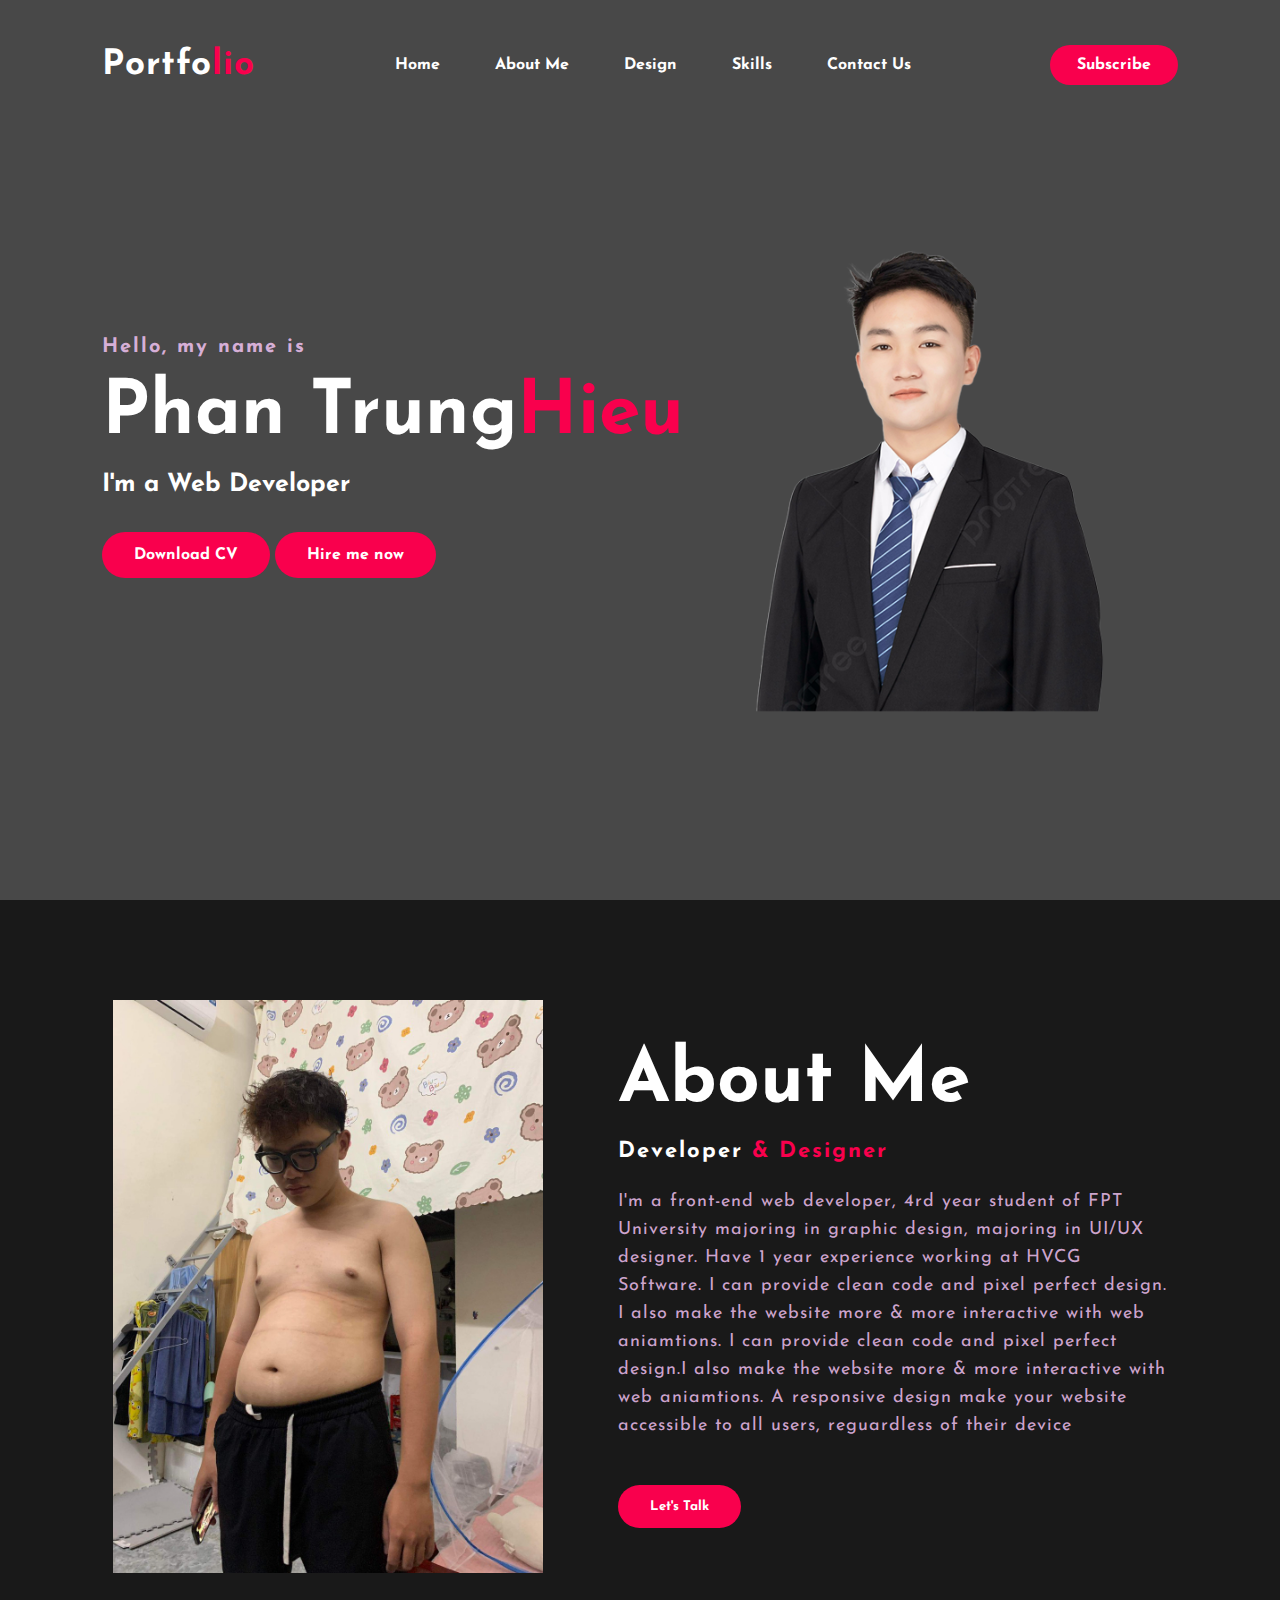
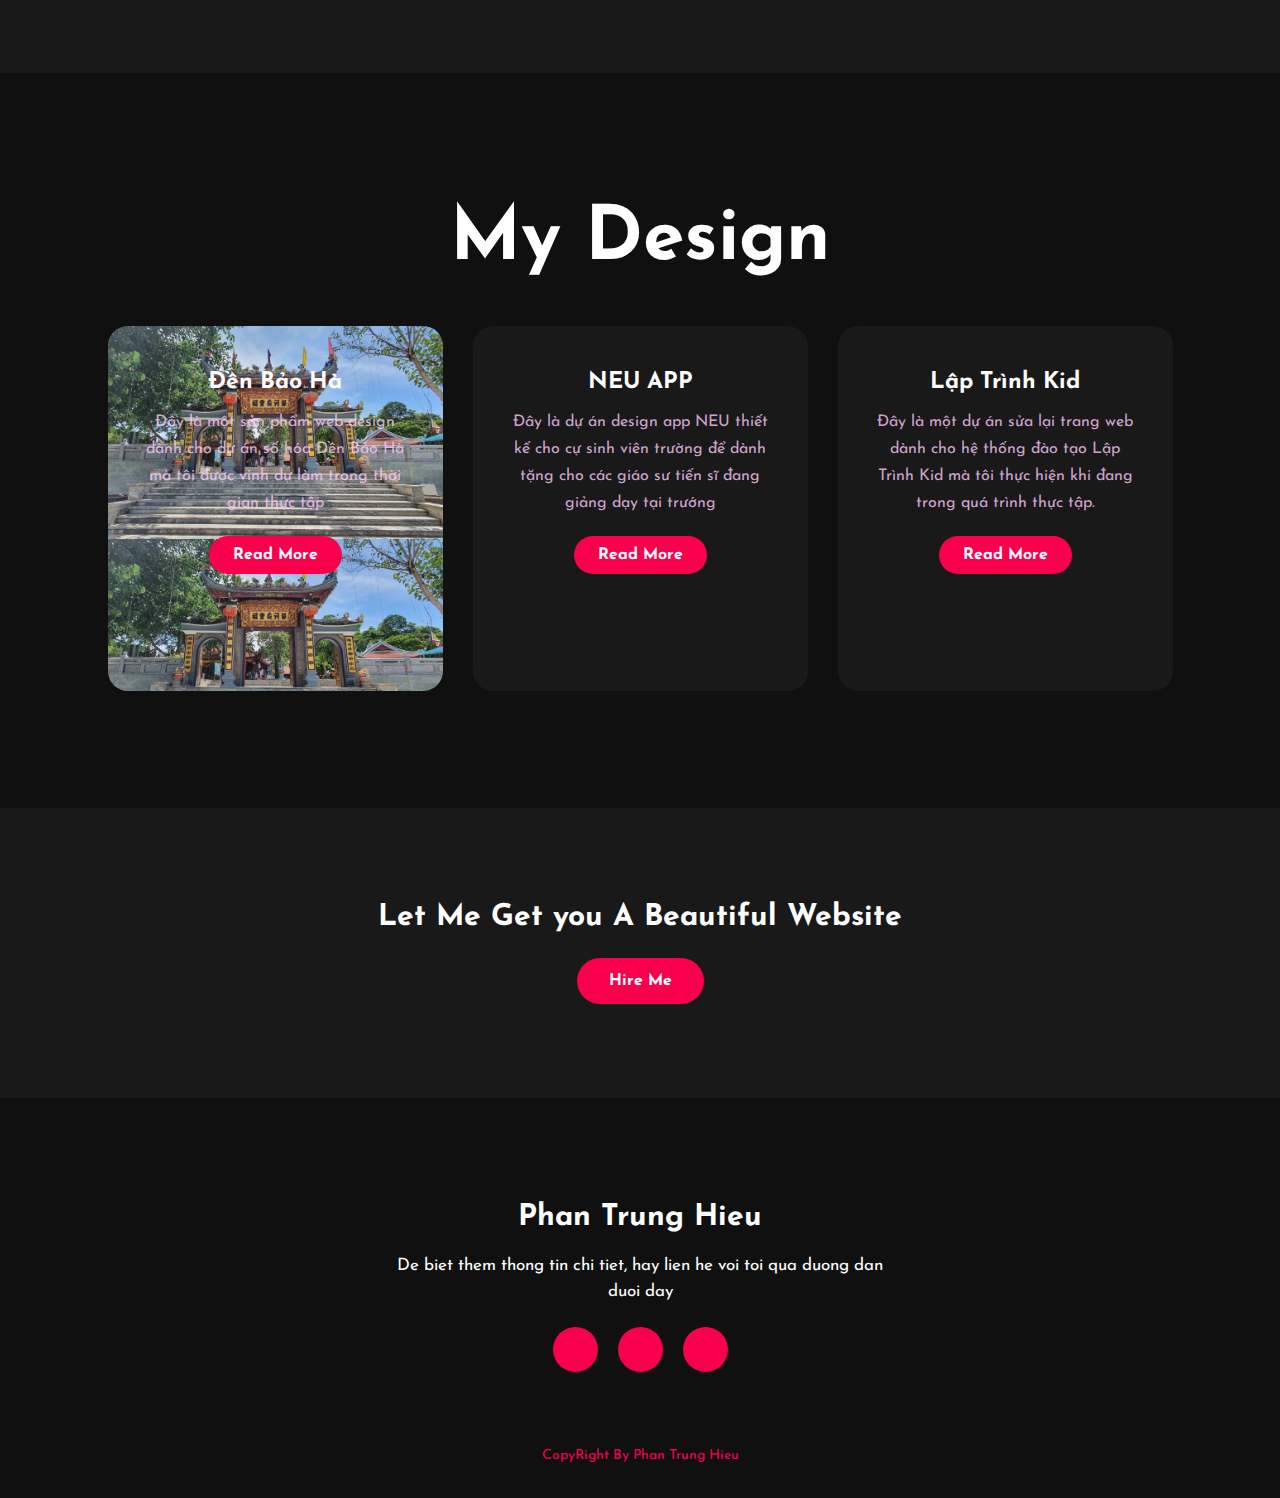
==== Final.html @ 023ebd4f "update" ====
<!DOCTYPE html>
<html>
    <head>
        <title> Portfolio Website</title>
        <link rel="stylesheet" type="text/css" href="Final.css">
        <link rel="preconnect" href="https://fonts.gstatic.com">
        <link href="https://fonts.googleapis.com/css2?family=Josefin+Sans:ital,wght@0,100;0,200;0,300;0,400;0,500;0,600;0,700;1,100;1,200;1,300;1,400;1,500;1,600;1,700&display=swap" rel="stylesheet">
        <link rel="stylesheet" href="https://cdnjs.cloudflare.com/ajax/libs/font-awesome/6.5.1/css/all.min.css" integrity="sha512-DTOQO9RWCH3ppGqcWaEA1BIZOC6xxalwEsw9c2QQeAIftl+Vegovlnee1c9QX4TctnWMn13TZye+giMm8e2LwA==" crossorigin="anonymous" referrerpolicy="no-referrer" />
    </head>
    <body>
        <!-- Hero section-->
        <div id="home" class="hero">
            <nav>
                <h2 class="logo">Portfo<span>lio</span></h2>
                <ul>
                    <li><a href="#home">Home</a></li>
                    <li><a href="#about">About Me</a></li>
                    <li><a href="#service">Design</a></li>
                    <li><a href="#skills">Skills</a></li>
                    <li><a href="#contact-us">Contact Us</a></li>
                </ul>
                <a href="#" class="btn">Subscribe</a>
            </nav>
        </div>
        <div class="container">
            <div class="content">
                <h4>Hello, my name is</h4>
                <h1>Phan Trung<span>Hieu</span></h1>
                <h3>I'm a Web Developer</h3>
                <div class="main-btn">
                    <a href="#" class="btn1">Download CV</a>
                    <a href="#" class="btn1">Hire me now</a>
                </div>
            </div> 
        </div>
        <!---About us ne```````-->
        <section id="about" class="About">
            <div class="main">
                <img src="main.jpg">
                <div class="about-text">
                    <h2>About Me</h2>
                    <h5>Developer<span> & Designer</span></h5>
                    <p>I'm a front-end web developer, 4rd year student of FPT University majoring in graphic design, majoring in UI/UX designer. Have 1 year experience working at HVCG Software. I can provide clean code and pixel perfect design. I also make the website more & more interactive with web aniamtions. I can provide clean code and pixel perfect design.I also make the website more & more interactive with web aniamtions. A responsive design make your website accessible to all users, reguardless of their device</p>
                    <button type="button">Let's Talk</button>
                </div>
            </div>
        </section>
        <!----Service ne`-->
        <section id="service">
            <div class="Service">
                <div class="title">
                    <h2>My Design</h2>
                    </div>
                    <div class="box">
                        <div class="card">
                            <i class="fa-solid fa-vihara"></i>
                            <h5>Đền Bảo Hà</h5>
                         <div class="pra">
                             <p>Đây là một sản phẩm web design dành cho dự án số hóa Đền Bảo Hà mà tôi được vinh dự làm trong thời gian thực tập</p>
                            <p>
                            <p style="text-align: center;">
                            <a class="button" href="https://www.figma.com/file/BCO15A2kV9PWGIr47T3Jkn/%C4%90%E1%BB%81n-%C3%B4ng-ho%C3%A0ng-b%E1%BA%A3y-fl?type=design&node-id=0%3A1&mode=design&t=lvIyfaIEVZWxGmYh-1">Read More</a>
                         </p>
                        </div>
                        </div>
                        <div class="card1">
                            <i class="fa-solid fa-school"></i>
                        <h5>NEU APP</h5>
                        <div class="pra">
                            <p>Đây là dự án design app NEU thiết kế cho cự sinh viên trường để dành tặng cho các giáo sư tiến sĩ đang giảng dạy tại trướng</p>
                            <p>
                                <p style="text-align: center;">
                                <a class="button" href="https://www.figma.com/file/nWvP8Q3YBb6MMmuUIo1LhZ/NEU-M%E1%BB%9AI?type=design&node-id=0%3A1&mode=design&t=oAvp7iXOULRE17pD-1">Read More</a>
                            </p>
                        </div>
                    </div>
    
                    <div class="card2">
                        <i class="fa-solid fa-graduation-cap"></i>
                        <h5>Lập Trình Kid</h5>
                        <div class="pra">
                            <p>Đây là một dự án sửa lại trang web dành cho hệ thống đào tạo Lập Trình Kid mà tôi thực hiện khi đang trong quá trình thực tập.</p>
                            <p>
                                <p style="text-align: center;">
                                <a class="button" href="https://www.figma.com/file/DkRSN03hQrIGQOf6Drek51/L%E1%BA%ADp-tr%C3%ACnh-KID?type=design&node-id=0%3A1&mode=design&t=WJgpo2BUewOH0txu-1">Read More</a>
                            </p>
                        </div>
                    </div> 
                </div>
            </div>
        </section>
    <!--contact ne```````-->
    <section id="contact-us">
        <div class="contact-me">
            <p>Let Me Get you A Beautiful Website</p>
            <a class="button-two" href="#">Hire Me</a>
            </div>
    </section>
    <!--footer ne1-->
    <footer>
        <p>Phan Trung Hieu</p>
        <p>De biet them thong tin chi tiet, hay lien he voi toi qua duong dan duoi day</p>
        <div class="social">
            <a href="https://www.facebook.com/pthieu1909"><i class="fab fa-facebook-f"></i></a>
            <a href="https://www.instagram.com/pthieuuu/"><i class="fa-brands fa-square-instagram"></i></a>
            <a href="https://www.behance.net/hiuphan23"><i class="fa-brands fa-behance"></i></a>
         </div>
        <p class="end">CopyRight By Phan Trung Hieu</p>
    </footer>
    </body>
</html>
---- Final.css ----
*{
    padding: 0;
    margin: 0;
    font-family: 'Josefin Sans', sans-serif;
    box-sizing: border-box;
}
.hero{
    height: 100vh;
    width: 100%;
    background-image: url(Artboard\ 1.png);
    background-size: cover;
    background-position: center;
}
nav{
    display: flex;
    align-items: center;
    justify-content: space-between;
    padding-top: 45px;
    padding-left: 8%;
    padding-right: 8%;
}
.logo{
    color: white;
    font-size: 35px;
    letter-spacing: 1px;
    cursor: pointer;
}
span{
    color: #f9004d;
}
nav ul li{
    list-style-type: none;
    display: inline-block;
    padding: 10px 25px;
}
nav ul li a{
    color: white;
    text-decoration: none;
    font-weight: bold;
    text-transform: capitalize;
}
nav ul li a:hover{
    color: #f9004d;
    transition: .4s;
}
.btn{
    background-color: #f9004d;
    color: white;
    text-decoration: none;
    border: 2px solid transparent;
    font-weight: bold;
    padding: 10px 25px;
    border-radius: 30px;
    transition: transform .4s;
}
.btn:hover{
    transform: scale(1.2);
}
.container{
    display: flex;
}
.content{
    position: absolute;
    top: 50%;
    left: 8%;
    transform: translateY(-50%);
}
h1{
    color: white;
    margin: 20px 0px 20px;
    font-size: 75px;
}
h3{
    color: white;
    font-size: 25px;
    margin-bottom: 50px;
}
h4{
    color: #fcfc;
    letter-spacing: 2px;
    font-size: 20px;
}
.newslatter form{
    width: 300px;
    max-width: 100%;
    position: relative;
}
.newslatter form input:first-child{
    display: inline-block;
    width: 100%;
    padding: 14px 130px 14px 15px;
    border: 2px solid #f9004d;
    outline: none;
    border-radius: 30px;
}
.newslatter form input:last-child{
    position: absolute;
    display: inline-block;
    outline: none;
    border: none;
    padding: 10px 30px;
    border-radius: 30px;
    background-color: #f9004d;
    color: white;
    box-shadow: 0px 0px 5px #000, 0px 0px 15px #858585;
    top: 6px;
    right: 6px;
}
.About{
    width: 100%;
    padding: 100px 0px;
    background-color: #191919;
}
.About img{
    height: auto;
    width: 430px;
}
.about-text{
    width: 550px;
}
.main{
    width: 1130px;
    max-width: 95%;
    margin: 0 auto;
    display: flex;
    align-items: center;
    justify-content: space-around;
}
.about-text h2{
    color: white;
    font-size: 75px;
    text-transform: capitalize;
    margin-bottom: 20px;
}
.about-text h5{
    color: white;
    letter-spacing: 2px;
    font-size: 22px;
    margin-bottom: 25px;
    text-transform: capitalize;
}
.about-text p{
    color: #fcfc;
    letter-spacing: 1px;
    line-height: 28px;
    font-size: 18px;
    margin-bottom: 45px;
}
button{
    background-color: #f9004d;
    color: white;
    text-decoration: none;
    border: 2px solid transparent;
    font-weight: bold;
    padding: 13px 30px;
    border-radius: 30px;
    transition: .4s;
}
button:hover{
    background-color: transparent;
    border: 2px solid #f9004d;
    cursor: pointer;
}
.Service{
    background: #101010;
    width: 100%;
    padding: 100px 0px;
}
.title h2{
    color: white;
    font-size: 75px;
    width: 1130px;
    margin: 30px auto;
    text-align: center;
}
.box{
    display: flex;
    justify-content: center;
    align-items: center;
    min-height: 400px;
}
.card{
    height: 365px;
    width: 335px;
    padding: 20px 35px;
    background: #191919;
    border-radius: 20px;
    margin: 15px;
    position: relative;
    overflow: hidden;
    text-align: center;
    background-image: url(den-bao-ha-2312-31082022-cpv\ \(2\).jpg);
    background-size: contain;
}
.card1{
    height: 365px;
    width: 335px;
    padding: 20px 35px;
    background: #191919;
    border-radius: 20px;
    margin: 15px;
    position: relative;
    overflow: hidden;
    text-align: center;
    background-image: url();
}
.card2{
    height: 365px;
    width: 335px;
    padding: 20px 35px;
    background: #191919;
    border-radius: 20px;
    margin: 15px;
    position: relative;
    overflow: hidden;
    text-align: center;
    background-image: url();
}
.card i{
    font-size: 50px;
    display: block;
    text-align: center;
    margin: 25px 0px;
    color: #f9004d;
}
.card1 i{
    font-size: 50px;
    display: block;
    text-align: center;
    margin: 25px 0px;
    color: #f9004d;
}
.card2 i{
    font-size: 50px;
    display: block;
    text-align: center;
    margin: 25px 0px;
    color: #f9004d;
}
h5{
    color: white;
    font-size: 23px;
    margin-bottom: 15px;
}
.pra p{
    color: #fcfc;
    font-size: 16px;
    line-height: 27px;
    margin-bottom: 25px;
}

.card .button{
    background-color: #f9004d;
    color: white;
    text-decoration: none;
    border: 2px solid transparent;
    font-weight: bold;
    padding: 9px 22px;
    border-radius: 30px;
    transition: .4s;
}
.card1 .button{
    background-color: #f9004d;
    color: white;
    text-decoration: none;
    border: 2px solid transparent;
    font-weight: bold;
    padding: 9px 22px;
    border-radius: 30px;
    transition: .4s;
}
.card2 .button{
    background-color: #f9004d;
    color: white;
    text-decoration: none;
    border: 2px solid transparent;
    font-weight: bold;
    padding: 9px 22px;
    border-radius: 30px;
    transition: .4s;
}
.card .button:hover{
    background-color: transparent;
    border: 2px solid #f9004d;
    cursor: pointer;
}
.card1 .button:hover{
    background-color: transparent;
    border: 2px solid #f9004d;
    cursor: pointer;
}
.card2 .button:hover{
    background-color: transparent;
    border: 2px solid #f9004d;
    cursor: pointer;
}
.contact-me{
    width: 100%;
    height: 290px;
    background: #191919;
    display: flex;
    align-items: center;
    flex-direction: column;
    justify-content: center;
}
.contact-me p{
    color: white;
    font-size: 30px;
    font-weight: bold;
    margin-bottom: 25px;
}
.contact-me .button-two{
    background-color: #f9004d;
    color: white;
    text-decoration: none;
    border: 2px solid transparent;
    font-weight: bold;
    padding: 13px 30px;
    border-radius: 30px;
    transition: .4s;
}
.contact-me .button-two:hover{
    background-color: transparent;
    border: 2px solid #f9004d;
    cursor: pointer;
}
footer{
    position: relative;
    width: 100%;
    height: 400px;
    background: #101010;
    display: flex;
    flex-direction: column;
    align-items: center;
    justify-content: center;
}
footer p:nth-child(1){
    font-size: 30px;
    color: white;
    margin-bottom: 20px;
    font-weight: bold;
}
footer p:nth-child(2){
    color: white;
    font-size: 17px;
    width: 500px;
    text-align: center;
    line-height: 26px;
}
.social{
    display: flex;
}
.social a{
    width: 45px;
    height: 45px;
    display: flex;
    align-items: center;
    justify-content: center;
    background: #f9004d;
    border-radius: 50%;
    margin: 22px 10px;
    color: white;
    text-decoration: none;
    font-size: 20px;
}
.social a:hover{
    transform: scale(1.3);
    transition: .3s;
}
.end{
    position: absolute;
    color: #f9004d;
    bottom: 35px;
    font-size: 14px;
}
html{
    scroll-behavior: smooth;
}
.btn1{
    background-color: #f9004d;
    color: white;
    text-decoration: none;
    border: 2px solid transparent;
    font-weight: bold;
    padding: 13px 30px;
    border-radius: 30px;
    transition: .4s;
}
.btn1:hover{
    background-color: transparent;
    border: 2px solid #f9004d;
    cursor: pointer;
}
.imgg-home{
    width: 500px;
    height: 500px;
}
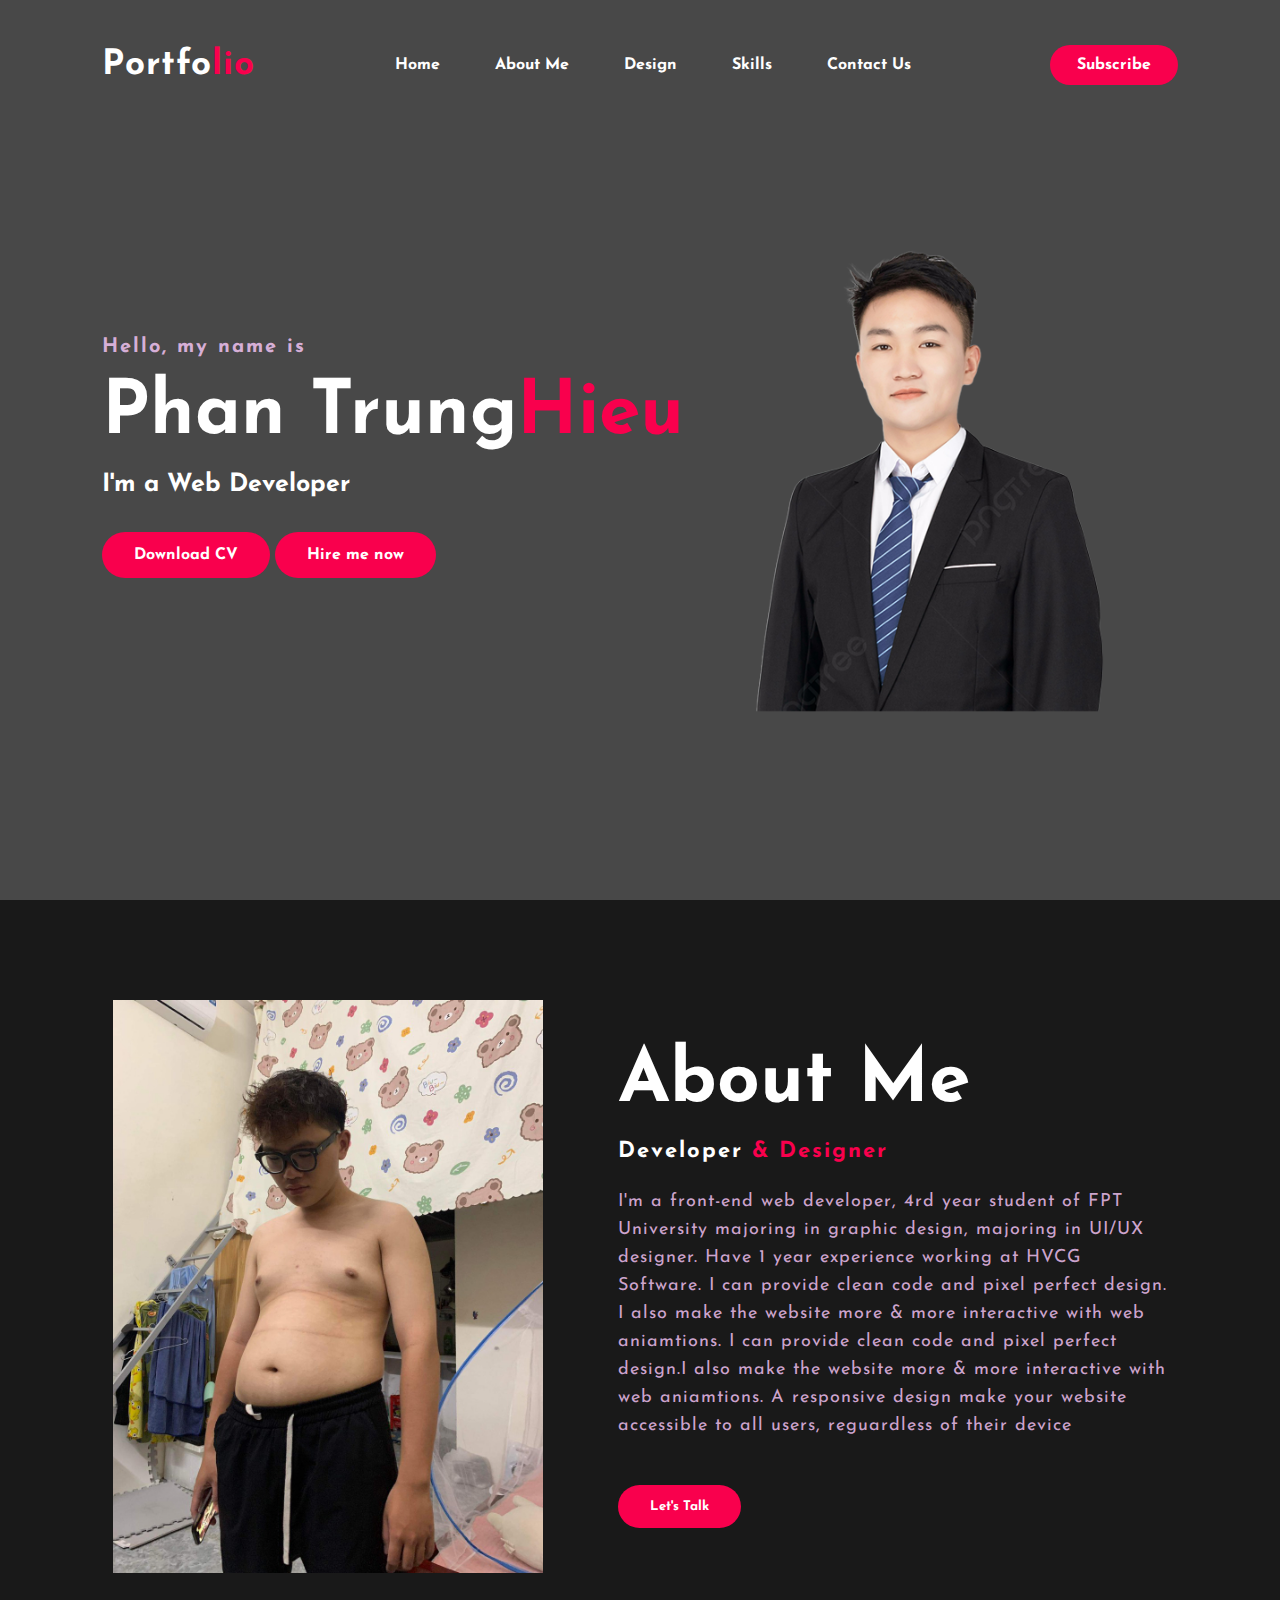
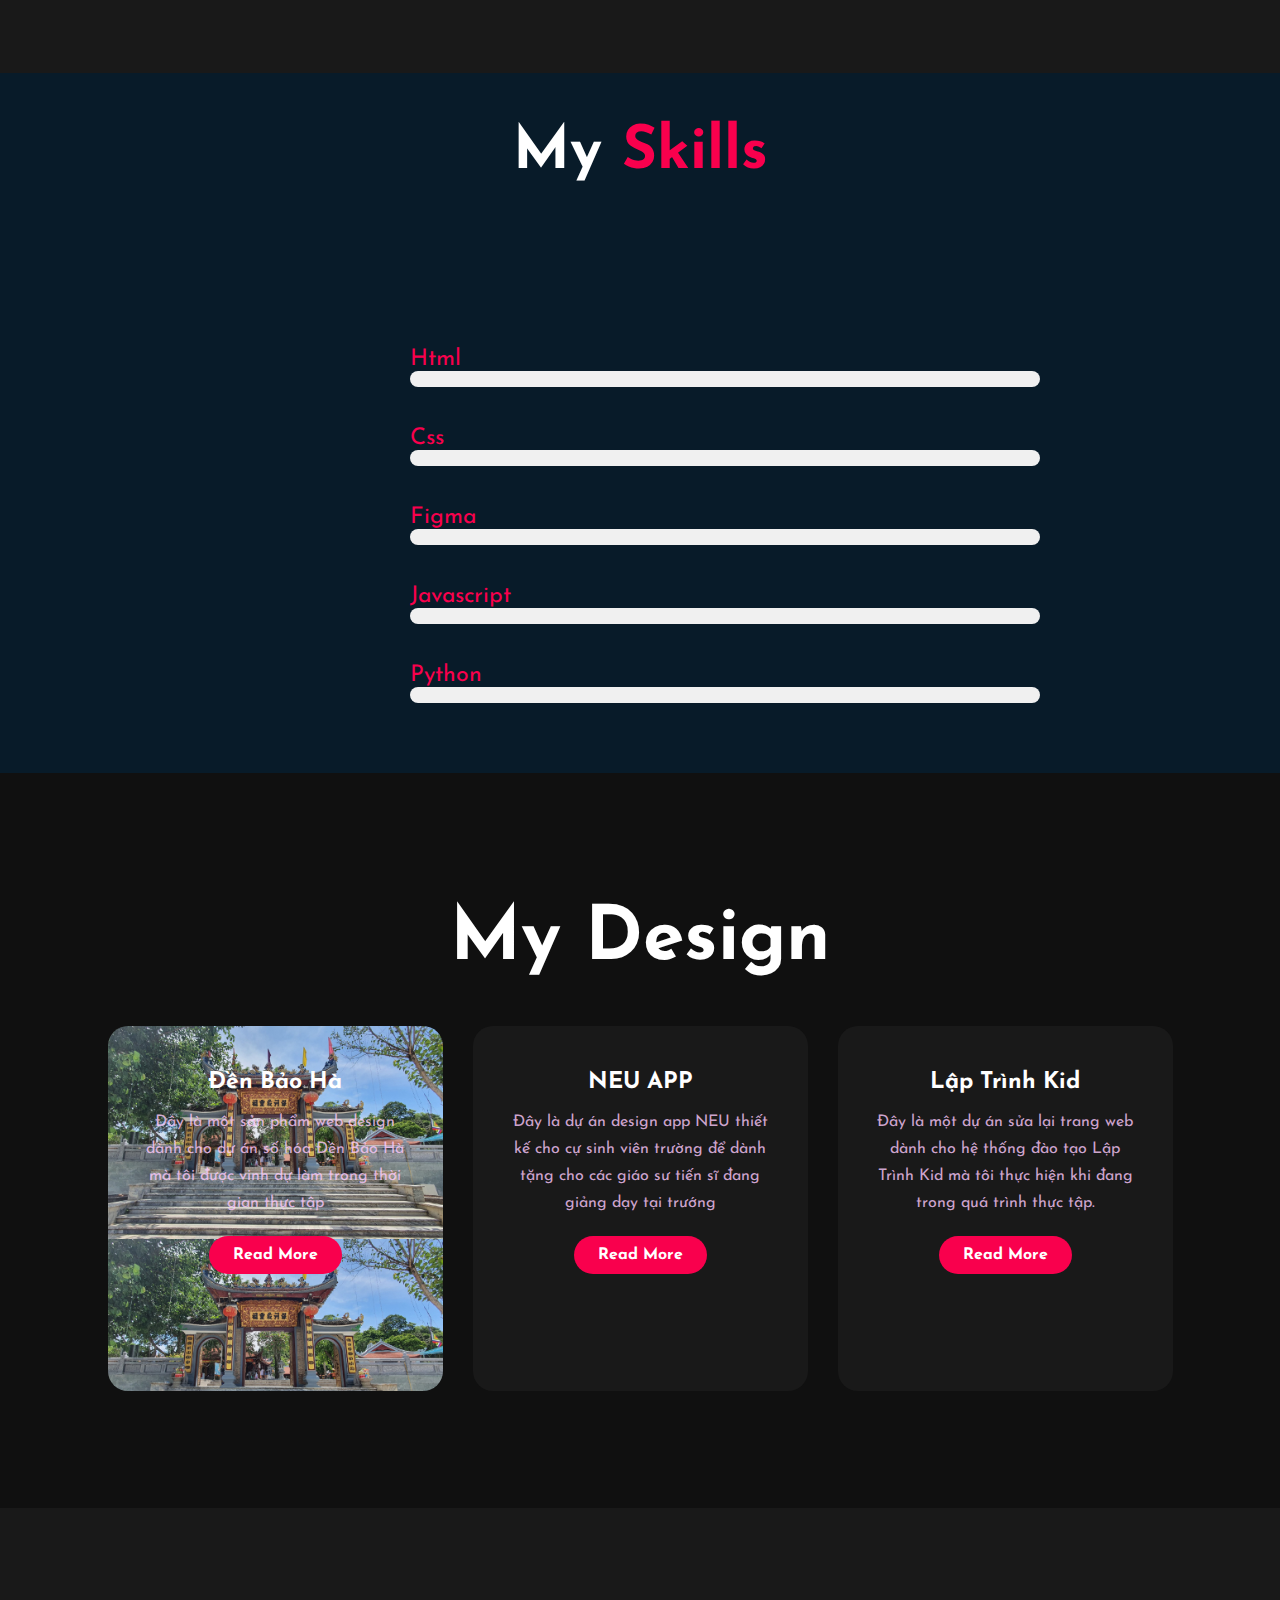
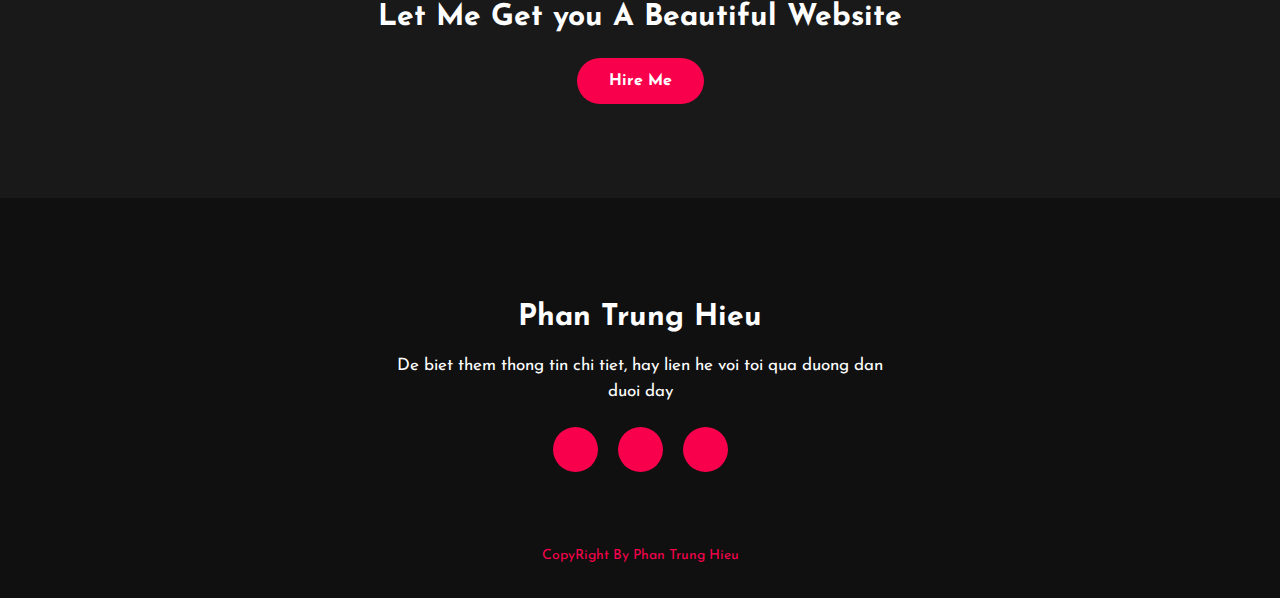
==== commit aa2ac533: "update" ====
--- a/Final.html
+++ b/Final.html
@@ -45,6 +45,259 @@
                 </div>
             </div>
         </section>
+        <!--Skills-->
+        <style>
+            {
+    margin: 0;
+    padding: 0;
+    box-sizing: border-box;
+    font-family: 'poppins' , sans-serif;
+}
+body{
+    color: #fff;
+    background: #081b29;
+}
+.sub-title{
+    text-align: center;
+    font-size: 60px;
+    padding-bottom: 70px;
+    padding-top: 30px;
+}
+.sub-title span{
+    color: #f9004d;
+}
+.section-skills{
+    display: flex;
+    flex-wrap: wrap;
+    justify-items: center;
+    padding-left: ;
+}
+.container1{
+    width: 600px;
+    height: 500px;
+    padding: 75px 90px;
+    margin-left: 120px;
+}
+.heading{
+    text-align: center;
+    text-decoration: underline;
+    text-underline-offset: 10px;
+    text-decoration-thickness: 5px;
+    margin-bottom: 50px;
+}
+.bar{
+    font-size: 23px;
+}
+.Technical-bars .bar{
+    margin: 40px 0;
+}
+.Technical-bars .bar:first-child{
+    margin-top: 0;
+}
+.Technical-bars .bar:last-child{
+    margin-bottom: 0;
+}
+.Technical-bars .bar .info{
+    margin-bottom: 5px;
+}
+.Technical-bars .bar .info span{
+    font-size: 17px;
+    font-weight: 500;
+    animation: ShowText 0.5 1s linear forwards;
+    opacity: 0;
+}
+
+.progress-bar {
+    width: 150%;
+    background-color: #f0f0f0;
+    height: 16px;
+    border-radius: 10px;
+    margin-bottom: 20px;
+  }
+  
+  .progress {
+    width: 0; /* Khởi tạo với chiều rộng 0 */
+    background-color: #f9004d;
+    height: 100%;
+    border-radius: 10px;
+    animation: progressAnimation 5s linear forwards; /* Thêm animation */
+  }
+  
+  @keyframes progressAnimation {
+    0% {
+      width: 0;
+    }
+    80% {
+      width: 80%; /* Dừng lại ở 80% */
+    }
+    100% {
+      width: 80%; /* Đảm bảo thanh tiến trình không di chuyển sau khi dừng lại */
+    }
+  }
+  .progress-bar1 {
+    width: 150%;
+    background-color: #f0f0f0;
+    height: 16px;
+    border-radius: 10px;
+    margin-bottom: 20px;
+  }
+  
+  .progress1 {
+    width: 0; /* Khởi tạo với chiều rộng 0 */
+    background-color: #f9004d;
+    height: 100%;
+    border-radius: 10px;
+    animation: progressAnimation1 5s linear forwards; /* Thêm animation */
+  }
+  
+  @keyframes progressAnimation1 {
+    0% {
+      width: 0;
+    }
+    80% {
+      width: 70%; /* Dừng lại ở 80% */
+    }
+    100% {
+      width: 70%; /* Đảm bảo thanh tiến trình không di chuyển sau khi dừng lại */
+    }
+  }
+  .progress-bar2 {
+    width: 150%;
+    background-color: #f0f0f0;
+    height: 16px;
+    border-radius: 10px;
+    margin-bottom: 20px;
+  }
+  
+  .progress2 {
+    width: 0; /* Khởi tạo với chiều rộng 0 */
+    background-color: #f9004d;
+    height: 100%;
+    border-radius: 10px;
+    animation: progressAnimation2 5s linear forwards; /* Thêm animation */
+  }
+  
+  @keyframes progressAnimation2 {
+    0% {
+      width: 0;
+    }
+    80% {
+      width: 60%; /* Dừng lại ở 80% */
+    }
+    100% {
+      width: 60%; /* Đảm bảo thanh tiến trình không di chuyển sau khi dừng lại */
+    }
+  }
+  .progress-bar3 {
+    width: 150%;
+    background-color: #f0f0f0;
+    height: 16px;
+    border-radius: 10px;
+    margin-bottom: 20px;
+  }
+  
+  .progress3 {
+    width: 0; /* Khởi tạo với chiều rộng 0 */
+    background-color: #f9004d;
+    height: 100%;
+    border-radius: 10px;
+    animation: progressAnimation3 5s linear forwards; /* Thêm animation */
+  }
+  
+  @keyframes progressAnimation3 {
+    0% {
+      width: 0;
+    }
+    80% {
+      width: 50%; /* Dừng lại ở 80% */
+    }
+    100% {
+      width: 50%; /* Đảm bảo thanh tiến trình không di chuyển sau khi dừng lại */
+    }
+  }
+  .progress-bar4 {
+    width: 150%;
+    background-color: #f0f0f0;
+    height: 16px;
+    border-radius: 10px;
+    margin-bottom: 20px;
+  }
+  
+  .progress4 {
+    width: 0; /* Khởi tạo với chiều rộng 0 */
+    background-color: #f9004d;
+    height: 100%;
+    border-radius: 10px;
+    animation: progressAnimation4 5s linear forwards; /* Thêm animation */
+  }
+  
+  @keyframes progressAnimation4 {
+    0% {
+      width: 0;
+    }
+    80% {
+      width: 80%; /* Dừng lại ở 80% */
+    }
+    100% {
+      width: 80%; /* Đảm bảo thanh tiến trình không di chuyển sau khi dừng lại */
+    }
+  }
+        </style>
+        <body>
+            <h1 class="sub-title">
+                My <span>Skills</span>
+            </h1>
+            <section id="skills" style="padding-left: 200px;">
+                <div class="container1" id="skills">
+                    <div class="Technical-bars">
+                        <div class="bar"><i class='bx bxl-html5'></i>
+                            <div class="indfo">
+                                <span>Html</span>
+                            </div>
+                            <div class="progress-bar">
+                                <div class="progress"></div>
+                            </div>
+                        </div>
+                        <div class="bar"><i class='bx bxl-css3'></i>
+                            <div class="indfo">
+                                <span>Css</span>
+                            </div>
+                            <div class="progress-bar1">
+                                <div class="progress1"></div>
+                            </div>
+                        </div>
+                        <div class="bar"><i class='bx bxl-figma'></i>
+                            <div class="indfo">
+                                <span>Figma</span>
+                            </div>
+                            <div class="progress-bar2">
+                                <div class="progress2"></div>
+                            </div>
+                        </div>
+                        <div class="bar"><i class='bx bxl-javascript'></i>
+                            <div class="indfo">
+                                <span>Javascript</span>
+                            </div>
+                            <div class="progress-bar3">
+                                <div class="progress3"></div>
+                            </div>
+                        </div>
+                        <div class="bar"><i class='bx bxl-python'></i>
+                            <div class="indfo">
+                                <span>Python</span>
+                            </div>
+                            <div class="progress-bar4">
+                                <div class="progress4"></div>
+                            </div>
+                        </div>
+        
+                    </div>
+                </div>
+            </section>
+        </body>
+        
+        </html>
+        
         <!----Service ne`-->
         <section id="service">
             <div class="Service">
--- a/Final.css
+++ b/Final.css
@@ -394,4 +394,4 @@
 .imgg-home{
     width: 500px;
     height: 500px;
-}+}
